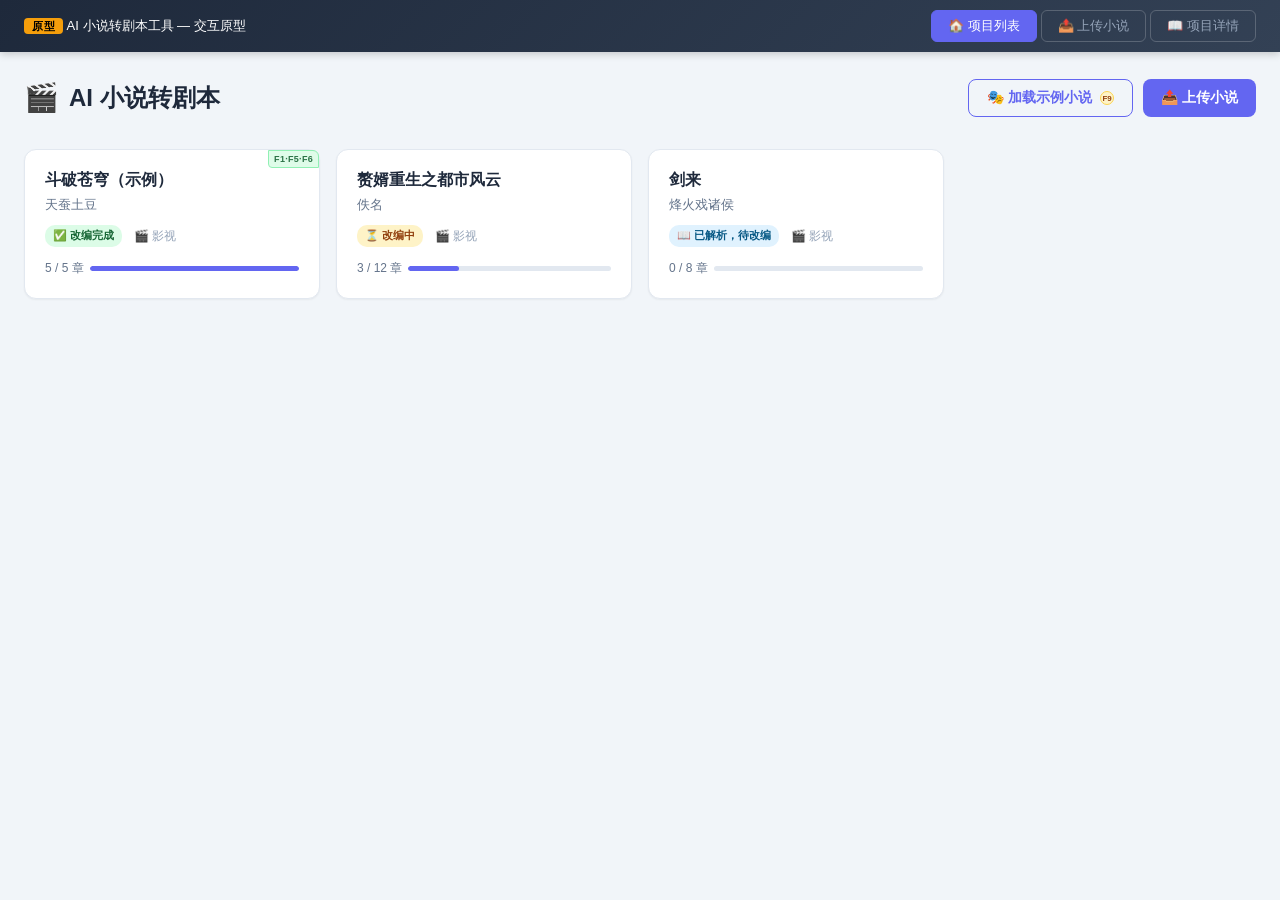
==== docs/prototypes/index.html @ 82b2b28d "原型设计" ====
<!DOCTYPE html>
<html lang="zh-CN">
<head>
<meta charset="UTF-8">
<meta name="viewport" content="width=device-width, initial-scale=1.0">
<title>AI 小说转剧本工具 — 原型设计</title>
<style>
/* ============================================================
   Design System
   ============================================================ */
:root {
  --color-bg:        #f1f5f9;
  --color-surface:   #ffffff;
  --color-border:    #e2e8f0;
  --color-text:      #1e293b;
  --color-text-dim:  #64748b;
  --color-text-muted:#94a3b8;
  --color-primary:   #6366f1;
  --color-primary-hover:#4f46e5;
  --color-primary-light:#eef2ff;
  --color-success:   #22c55e;
  --color-warning:   #f59e0b;
  --color-danger:    #ef4444;
  --color-film:      #6366f1;
  --color-comic:     #f59e0b;
  --color-stage:     #ec4899;
  --radius:          8px;
  --radius-lg:       12px;
  --shadow-sm:       0 1px 2px rgba(0,0,0,.05);
  --shadow:          0 1px 3px rgba(0,0,0,.1), 0 1px 2px rgba(0,0,0,.06);
  --shadow-md:       0 4px 6px rgba(0,0,0,.07), 0 2px 4px rgba(0,0,0,.06);
  --shadow-lg:       0 10px 15px rgba(0,0,0,.1), 0 4px 6px rgba(0,0,0,.05);
  --transition:      150ms ease;
}

* { margin: 0; padding: 0; box-sizing: border-box; }

body {
  font-family: -apple-system, BlinkMacSystemFont, "Segoe UI", Roboto, "Noto Sans SC", sans-serif;
  background: var(--color-bg);
  color: var(--color-text);
  line-height: 1.6;
  min-height: 100vh;
}

/* ============================================================
   Layout Shell
   ============================================================ */
.prototype-shell {
  max-width: 1280px;
  margin: 0 auto;
  padding: 24px;
}

/* ============================================================
   Prototype Controls
   ============================================================ */
.proto-banner {
  background: linear-gradient(135deg, #1e293b, #334155);
  color: #fff;
  padding: 10px 24px;
  display: flex;
  align-items: center;
  justify-content: space-between;
  font-size: 13px;
  position: sticky;
  top: 0;
  z-index: 1000;
  box-shadow: 0 2px 8px rgba(0,0,0,.2);
}
.proto-banner .label {
  background: var(--color-warning);
  color: #000;
  padding: 2px 8px;
  border-radius: 4px;
  font-weight: 700;
  font-size: 11px;
  letter-spacing: .5px;
}
.proto-nav { display: flex; gap: 4px; }
.proto-nav button {
  padding: 6px 16px;
  border: 1px solid rgba(255,255,255,.2);
  background: transparent;
  color: #94a3b8;
  border-radius: 6px;
  cursor: pointer;
  font-size: 13px;
  transition: var(--transition);
}
.proto-nav button:hover { color: #fff; border-color: rgba(255,255,255,.5); }
.proto-nav button.active { background: var(--color-primary); color: #fff; border-color: var(--color-primary); }

/* ============================================================
   Feature Tags (annotations)
   ============================================================ */
.feat-tag {
  position: absolute;
  top: 0;
  right: 0;
  font-size: 9px;
  font-weight: 700;
  padding: 1px 5px;
  border-radius: 0 6px 0 4px;
  white-space: nowrap;
  pointer-events: none;
  z-index: 5;
  letter-spacing: .3px;
  opacity: .9;
}
.feat-tag.done  { background: #dcfce7; color: #166534; border: 1px solid #86efac; }
.feat-tag.todo  { background: #fef3c7; color: #92400e; border: 1px solid #fcd34d; }
.feat-tag.opt   { background: #f1f5f9; color: #475569; border: 1px solid #cbd5e1; }

/* clickable annotation marker */
.feat-dot {
  display: inline-flex;
  width: 14px; height: 14px;
  border-radius: 50%;
  align-items: center; justify-content: center;
  font-size: 8px; font-weight: 900;
  cursor: help;
  position: relative;
  margin-left: 2px;
  vertical-align: super;
}
.feat-dot.done { background: #dcfce7; color: #166534; border: 1px solid #86efac; }
.feat-dot.todo { background: #fef3c7; color: #92400e; border: 1px solid #fcd34d; }

/* tooltip */
.feat-dot::after {
  content: attr(data-tip);
  position: absolute;
  bottom: calc(100% + 6px);
  left: 50%;
  transform: translateX(-50%);
  background: #1e293b;
  color: #fff;
  padding: 4px 8px;
  border-radius: 4px;
  font-size: 11px;
  font-weight: 400;
  white-space: nowrap;
  opacity: 0;
  pointer-events: none;
  transition: opacity .15s;
}
.feat-dot:hover::after { opacity: 1; }

/* ============================================================
   Page 1: 项目列表页
   ============================================================ */
.page-header {
  display: flex;
  align-items: center;
  justify-content: space-between;
  margin-bottom: 28px;
}
.page-header h1 {
  font-size: 24px;
  font-weight: 800;
  color: var(--color-text);
  display: flex;
  align-items: center;
  gap: 10px;
}
.page-header h1 .icon { font-size: 28px; }

.header-actions { display: flex; gap: 10px; }

.btn {
  padding: 9px 18px;
  border-radius: var(--radius);
  font-size: 14px;
  font-weight: 600;
  cursor: pointer;
  border: none;
  transition: var(--transition);
  display: inline-flex;
  align-items: center;
  gap: 6px;
}
.btn-primary { background: var(--color-primary); color: #fff; }
.btn-primary:hover { background: var(--color-primary-hover); }
.btn-secondary { background: var(--color-surface); color: var(--color-text); border: 1px solid var(--color-border); }
.btn-secondary:hover { background: #f8fafc; }
.btn-outline { background: transparent; color: var(--color-primary); border: 1px solid var(--color-primary); }
.btn-outline:hover { background: var(--color-primary-light); }
.btn-danger { background: #fef2f2; color: var(--color-danger); border: 1px solid #fecaca; }
.btn-danger:hover { background: #fee2e2; }

/* Project cards grid */
.project-grid {
  display: grid;
  grid-template-columns: repeat(auto-fill, minmax(280px, 1fr));
  gap: 16px;
}
.project-card {
  background: var(--color-surface);
  border: 1px solid var(--color-border);
  border-radius: var(--radius-lg);
  padding: 20px;
  cursor: pointer;
  transition: var(--transition);
  box-shadow: var(--shadow-sm);
  position: relative;
}
.project-card:hover {
  border-color: var(--color-primary);
  box-shadow: var(--shadow-md);
  transform: translateY(-1px);
}
.card-title {
  font-size: 16px;
  font-weight: 700;
  margin-bottom: 4px;
  color: var(--color-text);
  line-height: 1.3;
}
.card-author {
  font-size: 13px;
  color: var(--color-text-dim);
  margin-bottom: 10px;
}

.card-meta {
  display: flex;
  align-items: center;
  gap: 12px;
  font-size: 12px;
  color: var(--color-text-muted);
}
.card-status {
  padding: 2px 8px;
  border-radius: 10px;
  font-size: 11px;
  font-weight: 600;
}
.card-status.completed { background: #dcfce7; color: #166534; }
.card-status.adapting  { background: #fef3c7; color: #92400e; }
.card-status.parsed    { background: #e0f2fe; color: #075985; }
.card-status.failed    { background: #fee2e2; color: #991b1b; }

.card-progress {
  display: flex;
  align-items: center;
  gap: 6px;
  margin-top: 12px;
  font-size: 12px;
  color: var(--color-text-dim);
}
.progress-bar {
  flex: 1;
  height: 5px;
  background: var(--color-border);
  border-radius: 10px;
  overflow: hidden;
}
.progress-fill {
  height: 100%;
  background: var(--color-primary);
  border-radius: 10px;
  transition: width .3s;
}
.card-delete {
  position: absolute;
  top: 12px;
  right: 12px;
  width: 28px; height: 28px;
  border-radius: 6px;
  border: none;
  background: transparent;
  color: var(--color-text-muted);
  cursor: pointer;
  font-size: 16px;
  display: flex;
  align-items: center;
  justify-content: center;
  opacity: 0;
  transition: var(--transition);
}
.project-card:hover .card-delete { opacity: 1; }
.card-delete:hover { background: #fee2e2; color: var(--color-danger); }

/* Empty state */
.empty-state {
  text-align: center;
  padding: 64px 24px;
}
.empty-state .icon { font-size: 56px; margin-bottom: 16px; }
.empty-state h3 {
  font-size: 18px;
  font-weight: 700;
  color: var(--color-text);
  margin-bottom: 6px;
}
.empty-state p {
  font-size: 14px;
  color: var(--color-text-dim);
  margin-bottom: 20px;
  max-width: 360px;
  margin-left: auto; margin-right: auto;
}
.empty-actions { display: flex; gap: 10px; justify-content: center; flex-wrap: wrap; }

/* ============================================================
   Page 2: 上传页
   ============================================================ */
.upload-page {
  max-width: 560px;
  margin: 0 auto;
}
.drop-zone {
  border: 2px dashed var(--color-border);
  border-radius: var(--radius-lg);
  padding: 64px 24px;
  text-align: center;
  cursor: pointer;
  transition: var(--transition);
  background: var(--color-surface);
}
.drop-zone:hover, .drop-zone.drag-over {
  border-color: var(--color-primary);
  background: var(--color-primary-light);
}
.drop-zone .icon { font-size: 48px; margin-bottom: 12px; }
.drop-zone h3 { font-size: 16px; font-weight: 700; margin-bottom: 4px; color: var(--color-text); }
.drop-zone p  { font-size: 13px; color: var(--color-text-dim); }

.upload-hint {
  margin-top: 16px;
  padding: 14px 18px;
  background: var(--color-surface);
  border-radius: var(--radius);
  font-size: 13px;
  color: var(--color-text-dim);
  border: 1px solid var(--color-border);
}
.upload-hint strong { color: var(--color-text); }

/* upload progress */
.upload-progress {
  margin-top: 20px;
  background: var(--color-surface);
  border: 1px solid var(--color-border);
  border-radius: var(--radius-lg);
  padding: 20px;
  display: none;
}
.upload-progress.active { display: block; }
.upload-progress .filename { font-weight: 600; font-size: 14px; margin-bottom: 4px; }
.upload-progress .stage   { font-size: 13px; color: var(--color-text-dim); }
.progress-track { height: 6px; background: var(--color-border); border-radius: 10px; margin-top: 10px; overflow: hidden; }
.progress-indeterminate {
  height: 100%;
  width: 40%;
  background: var(--color-primary);
  border-radius: 10px;
  animation: indeterminate 1.4s ease-in-out infinite;
}
@keyframes indeterminate {
  0%   { transform: translateX(-100%); }
  100% { transform: translateX(350%); }
}
.back-link {
  display: inline-flex;
  align-items: center;
  gap: 6px;
  color: var(--color-text-dim);
  font-size: 14px;
  cursor: pointer;
  border: none;
  background: none;
  margin-bottom: 20px;
  padding: 4px 0;
}
.back-link:hover { color: var(--color-primary); }

/* ============================================================
   Page 3: 项目详情页
   ============================================================ */
.detail-topbar {
  background: var(--color-surface);
  border: 1px solid var(--color-border);
  border-radius: var(--radius-lg);
  padding: 14px 20px;
  margin-bottom: 20px;
  box-shadow: var(--shadow-sm);
  display: flex;
  align-items: center;
  gap: 14px;
  flex-wrap: wrap;
}
.detail-topbar .back-btn {
  padding: 6px 10px;
  border-radius: 6px;
  border: none;
  background: transparent;
  cursor: pointer;
  font-size: 18px;
  color: var(--color-text-dim);
  line-height: 1;
}
.detail-topbar .back-btn:hover { background: #f1f5f9; }
.detail-meta { flex: 1; min-width: 140px; }
.detail-meta h2 { font-size: 17px; font-weight: 700; line-height: 1.3; }
.detail-meta .sub { font-size: 12px; color: var(--color-text-dim); }

/* style switcher */
.style-switcher {
  display: flex;
  background: #f1f5f9;
  border-radius: 8px;
  padding: 3px;
  gap: 2px;
}
.style-switcher button {
  padding: 7px 14px;
  border: none;
  background: transparent;
  border-radius: 6px;
  font-size: 13px;
  font-weight: 600;
  cursor: pointer;
  transition: var(--transition);
  color: var(--color-text-dim);
  white-space: nowrap;
}
.style-switcher button:hover { color: var(--color-text); }
.style-switcher button.active { background: #fff; color: var(--color-text); box-shadow: var(--shadow-sm); }

/* export buttons */
.export-btns { display: flex; gap: 4px; }
.export-btns a {
  padding: 7px 12px;
  border-radius: 6px;
  font-size: 12px;
  font-weight: 600;
  text-decoration: none;
  background: #f8fafc;
  color: var(--color-text-dim);
  border: 1px solid var(--color-border);
  transition: var(--transition);
}
.export-btns a:hover { background: #f1f5f9; color: var(--color-text); }

/* Adapt all button */
.btn-adapt-all {
  padding: 8px 16px;
  border-radius: 8px;
  font-size: 13px;
  font-weight: 700;
  background: var(--color-primary);
  color: #fff;
  border: none;
  cursor: pointer;
  transition: var(--transition);
  white-space: nowrap;
}
.btn-adapt-all:hover { background: var(--color-primary-hover); }
.btn-adapt-all:disabled { background: #cbd5e1; cursor: not-allowed; }

/* Two column layout */
.two-col {
  display: flex;
  gap: 20px;
  align-items: flex-start;
}

/* Left column: chapter list */
.chapter-panel {
  width: 260px;
  flex-shrink: 0;
  background: var(--color-surface);
  border: 1px solid var(--color-border);
  border-radius: var(--radius-lg);
  overflow: hidden;
  box-shadow: var(--shadow-sm);
  max-height: calc(100vh - 200px);
  display: flex;
  flex-direction: column;
}
.chapter-panel-header {
  padding: 12px 16px;
  border-bottom: 1px solid var(--color-border);
  background: #f8fafc;
  font-size: 13px;
  font-weight: 700;
  color: var(--color-text-dim);
  display: flex;
  align-items: center;
  justify-content: space-between;
}
.chapter-panel-header .count {
  font-size: 11px;
  padding: 1px 7px;
  background: var(--color-border);
  border-radius: 10px;
  color: var(--color-text-dim);
}
.chapter-list { overflow-y: auto; flex: 1; }
.chapter-item {
  display: flex;
  align-items: center;
  gap: 10px;
  padding: 10px 16px;
  font-size: 13px;
  cursor: pointer;
  border: none;
  background: none;
  width: 100%;
  text-align: left;
  transition: var(--transition);
  border-left: 3px solid transparent;
  color: var(--color-text);
}
.chapter-item:hover { background: #f8fafc; }
.chapter-item.active { background: var(--color-primary-light); border-left-color: var(--color-primary); font-weight: 600; }
.chapter-item .ch-num { font-size: 11px; color: var(--color-text-muted); min-width: 36px; }
.chapter-item .ch-title { flex: 1; overflow: hidden; text-overflow: ellipsis; white-space: nowrap; }

.status-dot {
  width: 8px; height: 8px;
  border-radius: 50%;
  flex-shrink: 0;
}
.status-dot.completed { background: var(--color-success); }
.status-dot.adapting  { background: var(--color-warning); animation: pulse .8s ease-in-out infinite; }
.status-dot.failed    { background: var(--color-danger); }
.status-dot.pending   { background: #cbd5e1; }
@keyframes pulse {
  0%, 100% { opacity: 1; }
  50%      { opacity: .4; }
}
.warn-icon { font-size: 13px; flex-shrink: 0; display: none; }
.warn-icon.show { display: inline; }

/* Character panel */
.character-panel {
  margin-top: 12px;
  background: var(--color-surface);
  border: 1px solid var(--color-border);
  border-radius: var(--radius-lg);
  overflow: hidden;
  box-shadow: var(--shadow-sm);
}
.character-panel-header {
  padding: 10px 16px;
  border-bottom: 1px solid var(--color-border);
  background: #f8fafc;
  font-size: 12px;
  font-weight: 700;
  color: var(--color-text-dim);
  display: flex;
  align-items: center;
  justify-content: space-between;
}
.character-list { max-height: 180px; overflow-y: auto; }
.character-row {
  padding: 8px 16px;
  font-size: 12px;
  border-bottom: 1px solid #f8fafc;
  display: flex;
  align-items: center;
  gap: 8px;
}
.character-row .ch-avatar {
  width: 28px; height: 28px;
  border-radius: 50%;
  background: var(--color-primary-light);
  color: var(--color-primary);
  display: flex;
  align-items: center;
  justify-content: center;
  font-size: 13px;
  font-weight: 700;
  flex-shrink: 0;
}
.character-row .ch-info { flex: 1; }
.character-row .ch-name { font-weight: 600; }
.character-row .ch-role { font-size: 11px; color: var(--color-text-muted); }
.character-row .ch-traits { font-size: 10px; color: var(--color-text-muted); margin-top: 1px; }

/* Right column: script viewer */
.script-panel {
  flex: 1;
  min-width: 0;
  background: var(--color-surface);
  border: 1px solid var(--color-border);
  border-radius: var(--radius-lg);
  box-shadow: var(--shadow-sm);
  overflow: hidden;
}
.script-panel-header {
  padding: 12px 20px;
  border-bottom: 1px solid var(--color-border);
  background: #f8fafc;
  display: flex;
  align-items: center;
  justify-content: space-between;
}
.script-panel-header h3 { font-size: 14px; font-weight: 700; }

.adapt-status {
  font-size: 12px;
  font-weight: 600;
  padding: 4px 10px;
  border-radius: 10px;
}
.adapt-status.done   { background: #dcfce7; color: #166534; }
.adapt-status.active { background: #fef3c7; color: #92400e; animation: pulse 1s ease-in-out infinite; }
.adapt-status.failed { background: #fee2e2; color: #991b1b; }

.btn-adapt-one {
  padding: 6px 14px;
  border-radius: 6px;
  font-size: 12px;
  font-weight: 600;
  background: var(--color-primary-light);
  color: var(--color-primary);
  border: 1px solid #c7d2fe;
  cursor: pointer;
  transition: var(--transition);
}
.btn-adapt-one:hover { background: #e0e7ff; }
.btn-adapt-one:disabled { opacity: .5; cursor: not-allowed; }

.script-content {
  padding: 24px;
  max-height: calc(100vh - 280px);
  overflow-y: auto;
  font-family: "Noto Serif SC", "Source Han Serif SC", Georgia, serif;
  font-size: 15px;
  line-height: 1.9;
  color: #334155;
}
.script-content:empty::after {
  content: '点击「改编本章」开始 AI 改编';
  display: flex;
  align-items: center;
  justify-content: center;
  height: 200px;
  color: var(--color-text-muted);
  font-family: -apple-system, BlinkMacSystemFont, "Segoe UI", Roboto, sans-serif;
  font-size: 14px;
}

/* Script syntax highlighting */
.scene-title {
  display: block;
  font-size: 17px;
  font-weight: 800;
  color: #4338ca;
  margin: 28px 0 6px;
  padding-bottom: 6px;
  border-bottom: 2px solid #e0e7ff;
}
.scene-meta {
  display: block;
  font-size: 12px;
  color: #94a3b8;
  margin-bottom: 10px;
}
.stage-direction {
  color: #6366f1;
  font-style: italic;
  margin: 8px 0;
  padding-left: 8px;
  border-left: 3px solid #e0e7ff;
}
.dialogue {
  margin: 4px 0 4px 16px;
}
.dialogue .speaker { font-weight: 700; color: #1e293b; }
.dialogue .line { color: #334155; }
.scene-break {
  display: block;
  text-align: center;
  color: var(--color-text-muted);
  margin: 24px 0;
  font-size: 18px;
  letter-spacing: 6px;
}

/* Progress overlay during adaptation */
.adapt-progress-overlay {
  display: none;
  flex-direction: column;
  align-items: center;
  justify-content: center;
  padding: 64px 24px;
}
.adapt-progress-overlay.active { display: flex; }
.spinner {
  width: 36px; height: 36px;
  border: 3px solid #e0e7ff;
  border-top-color: var(--color-primary);
  border-radius: 50%;
  animation: spin .8s linear infinite;
  margin-bottom: 16px;
}
@keyframes spin { to { transform: rotate(360deg); } }
.adapt-stage-text { font-size: 14px; font-weight: 600; color: var(--color-text); margin-bottom: 4px; }
.adapt-elapsed   { font-size: 12px; color: var(--color-text-dim); }

/* Delete modal */
.modal-overlay {
  display: none;
  position: fixed; inset: 0;
  background: rgba(0,0,0,.4);
  z-index: 2000;
  align-items: center; justify-content: center;
}
.modal-overlay.show { display: flex; }
.modal-box {
  background: #fff;
  border-radius: var(--radius-lg);
  padding: 24px;
  max-width: 380px;
  width: 90%;
  box-shadow: var(--shadow-lg);
}
.modal-box h3 { font-size: 16px; margin-bottom: 8px; }
.modal-box p  { font-size: 13px; color: var(--color-text-dim); margin-bottom: 16px; }
.modal-actions { display: flex; gap: 10px; justify-content: flex-end; }

/* Toast */
.toast {
  position: fixed;
  bottom: 24px;
  left: 50%;
  transform: translateX(-50%);
  background: #1e293b;
  color: #fff;
  padding: 10px 20px;
  border-radius: 8px;
  font-size: 13px;
  font-weight: 600;
  z-index: 3000;
  opacity: 0;
  pointer-events: none;
  transition: opacity .3s;
}
.toast.show { opacity: 1; }
</style>
</head>
<body>

<!-- Prototype navigation banner -->
<div class="proto-banner">
  <div>
    <span class="label">原型</span>
    AI 小说转剧本工具 — 交互原型
  </div>
  <div class="proto-nav" id="proto-nav">
    <button onclick="navigateTo('projects')" class="active" data-page="projects">🏠 项目列表</button>
    <button onclick="navigateTo('upload')" data-page="upload">📤 上传小说</button>
    <button onclick="navigateTo('detail')" data-page="detail">📖 项目详情</button>
  </div>
</div>

<div class="prototype-shell">

  <!-- ============================================================
       PAGE 1: 项目列表页
       ============================================================ -->
  <div id="page-projects" class="page" style="position:relative">

    <div class="page-header">
      <h1><span class="icon">🎬</span>AI 小说转剧本</h1>
      <div class="header-actions" style="position:relative">
        <button class="btn btn-outline" onclick="loadDemo()">
          🎭 加载示例小说 <span class="feat-dot todo" data-tip="F9 · 待实现 · 降低Demo摩擦">F9</span>
        </button>
        <button class="btn btn-primary" onclick="navigateTo('upload')">
          📤 上传小说
        </button>
      </div>
    </div>

    <!-- Projects with data (default view) -->
    <div id="has-projects">
      <div class="project-grid">
        <!-- Project card 1: Completed -->
        <div class="project-card" onclick="navigateTo('detail')" style="position:relative">
          <span class="feat-tag done">F1·F5·F6</span>
          <button class="card-delete" onclick="event.stopPropagation(); confirmDelete(event)" title="删除项目">✕</button>
          <div class="card-title">斗破苍穹（示例）</div>
          <div class="card-author">天蚕土豆</div>
          <div class="card-meta">
            <span class="card-status completed">✅ 改编完成</span>
            <span>🎬 影视</span>
          </div>
          <div class="card-progress">
            <span>5 / 5 章</span>
            <div class="progress-bar"><div class="progress-fill" style="width:100%"></div></div>
          </div>
        </div>

        <!-- Project card 2: Adapting -->
        <div class="project-card" onclick="navigateTo('detail')" style="position:relative">
          <button class="card-delete" onclick="event.stopPropagation(); confirmDelete(event)" title="删除项目">✕</button>
          <div class="card-title">赘婿重生之都市风云</div>
          <div class="card-author">佚名</div>
          <div class="card-meta">
            <span class="card-status adapting">⏳ 改编中</span>
            <span>🎬 影视</span>
          </div>
          <div class="card-progress">
            <span>3 / 12 章</span>
            <div class="progress-bar"><div class="progress-fill" style="width:25%"></div></div>
          </div>
        </div>

        <!-- Project card 3: Parsed (not yet adapted) -->
        <div class="project-card" onclick="navigateTo('detail')" style="position:relative">
          <button class="card-delete" onclick="event.stopPropagation(); confirmDelete(event)" title="删除项目">✕</button>
          <div class="card-title">剑来</div>
          <div class="card-author">烽火戏诸侯</div>
          <div class="card-meta">
            <span class="card-status parsed">📖 已解析，待改编</span>
            <span>🎬 影视</span>
          </div>
          <div class="card-progress">
            <span>0 / 8 章</span>
            <div class="progress-bar"><div class="progress-fill" style="width:0%"></div></div>
          </div>
        </div>
      </div>
    </div>

    <!-- Empty state (hidden by default) -->
    <div id="empty-projects" class="empty-state" style="display:none">
      <div class="icon">📚</div>
      <h3>还没有项目</h3>
      <p>上传你的小说，或加载示例小说，开始 AI 改编之旅</p>
      <div class="empty-actions">
        <button class="btn btn-primary" onclick="navigateTo('upload')">📤 上传小说</button>
        <button class="btn btn-outline" onclick="loadDemo()">🎭 加载示例小说 <span class="feat-dot todo" data-tip="F9 · 待实现">F9</span></button>
      </div>
    </div>
  </div>


  <!-- ============================================================
       PAGE 2: 上传页
       ============================================================ -->
  <div id="page-upload" class="page" style="display:none">

    <button class="back-link" onclick="navigateTo('projects')">← 返回项目列表</button>

    <div class="upload-page" style="position:relative">
      <span class="feat-tag done" style="top:-16px;right:-16px">F1</span>

      <div class="drop-zone" id="drop-zone"
           ondragover="event.preventDefault(); document.getElementById('drop-zone').classList.add('drag-over')"
           ondragleave="document.getElementById('drop-zone').classList.remove('drag-over')"
           ondrop="event.preventDefault(); document.getElementById('drop-zone').classList.remove('drag-over'); simulateUpload()"
           onclick="simulateUpload()">
        <div class="icon">📁</div>
        <h3>拖拽小说文件到此处，或点击选择</h3>
        <p>支持 .txt / .epub 格式，最大 50MB</p>
      </div>

      <div class="upload-hint">
        <strong>💡 支持格式：</strong> UTF-8 / GBK 编码的中文小说 &nbsp;|&nbsp;
        <strong>章节识别：</strong> 自动匹配「第X章」「Chapter X」「序章/楔子/尾声」
      </div>

      <div class="upload-progress" id="upload-progress">
        <div class="filename">example-novel.txt</div>
        <div class="stage">正在解析章节结构…</div>
        <div class="progress-track">
          <div class="progress-indeterminate"></div>
        </div>
      </div>
    </div>
  </div>


  <!-- ============================================================
       PAGE 3: 项目详情页
       ============================================================ -->
  <div id="page-detail" class="page" style="display:none">

    <!-- Top bar -->
    <div class="detail-topbar" style="position:relative">
      <button class="back-btn" onclick="navigateTo('projects')">←</button>
      <div class="detail-meta">
        <h2>斗破苍穹（示例）</h2>
        <div class="sub">天蚕土豆 · 5 章 · <span style="color:#166534;font-weight:600">✅ 改编完成</span></div>
      </div>

      <!-- Style switcher (F8) -->
      <div class="style-switcher" style="position:relative">
        <span class="feat-tag todo">F8</span>
        <button class="active" data-style="film"  onclick="switchStyle('film', this)">🎬 影视剧本</button>
        <button data-style="comic" onclick="switchStyle('comic', this)">📖 漫画分镜</button>
        <button data-style="stage" onclick="switchStyle('stage', this)">🎭 舞台剧本</button>
      </div>

      <!-- Export buttons (F6) -->
      <div class="export-btns" style="position:relative">
        <span class="feat-tag done">F6</span>
        <a href="#" onclick="event.preventDefault(); toast('导出 Markdown')">.md</a>
        <a href="#" onclick="event.preventDefault(); toast('导出 TXT')">.txt</a>
        <a href="#" onclick="event.preventDefault(); toast('导出 DOCX')">.docx</a>
      </div>

      <!-- Adapt all (F5) -->
      <button class="btn-adapt-all" onclick="adaptAll()" style="position:relative">
        ⚡ 一键改编全部 <span class="feat-dot done" data-tip="F5 · 已实现">F5</span>
      </button>
      <span class="feat-tag done" style="top:-8px;right:80px">F2 引擎</span>
    </div>

    <!-- Two column -->
    <div class="two-col">

      <!-- LEFT: Chapters + Characters -->
      <div style="width:260px;flex-shrink:0">
        <div class="chapter-panel">
          <div class="chapter-panel-header">
            章节列表 <span class="count">5 章</span>
          </div>
          <div class="chapter-list" id="chapter-list">
            <button class="chapter-item active" onclick="selectChapter(this, 1)">
              <span class="status-dot completed"></span>
              <span class="ch-num">第1章</span>
              <span class="ch-title">陨落的天才</span>
              <span class="warn-icon">⚠️</span>
            </button>
            <button class="chapter-item" onclick="selectChapter(this, 2)">
              <span class="status-dot completed"></span>
              <span class="ch-num">第2章</span>
              <span class="ch-title">斗气大陆</span>
            </button>
            <button class="chapter-item" onclick="selectChapter(this, 3)">
              <span class="status-dot completed"></span>
              <span class="ch-num">第3章</span>
              <span class="ch-title">客人</span>
              <span class="warn-icon show" style="position:relative">⚠️<span class="feat-dot opt" data-tip="F11 · 可选 · 质量检查警告">F11</span></span>
            </button>
            <button class="chapter-item" onclick="selectChapter(this, 4)">
              <span class="status-dot completed"></span>
              <span class="ch-num">第4章</span>
              <span class="ch-title">云岚宗</span>
            </button>
            <button class="chapter-item" onclick="selectChapter(this, 5)">
              <span class="status-dot completed"></span>
              <span class="ch-num">第5章</span>
              <span class="ch-title">离去</span>
            </button>
          </div>
        </div>

        <!-- Character panel (F3) -->
        <div class="character-panel" style="position:relative">
          <span class="feat-tag todo">F3</span>
          <div class="character-panel-header">
            🎭 角色档案 <span style="font-size:10px;color:var(--color-text-muted)">AI 自动提取</span>
          </div>
          <div class="character-list">
            <div class="character-row">
              <div class="ch-avatar">萧</div>
              <div class="ch-info">
                <div class="ch-name">萧炎 <span style="font-size:10px;color:var(--color-text-muted)">aka 炎帝、萧家小子</span></div>
                <div class="ch-role">🎯 主角</div>
                <div class="ch-traits">坚毅 · 隐忍 · 天赋异禀</div>
              </div>
            </div>
            <div class="character-row">
              <div class="ch-avatar" style="background:#fce7f3;color:#be185d;">薰</div>
              <div class="ch-info">
                <div class="ch-name">萧薰儿</div>
                <div class="ch-role">💕 女主角</div>
                <div class="ch-traits">温柔 · 神秘 · 实力强大</div>
              </div>
            </div>
            <div class="character-row">
              <div class="ch-avatar" style="background:#fef3c7;color:#b45309;">药</div>
              <div class="ch-info">
                <div class="ch-name">药老</div>
                <div class="ch-role">🧙 导师</div>
                <div class="ch-traits">睿智 · 幽默 · 灵魂体</div>
              </div>
            </div>
            <div class="character-row">
              <div class="ch-avatar" style="background:#e0e7ff;color:#3730a3;">云</div>
              <div class="ch-info">
                <div class="ch-name">纳兰嫣然</div>
                <div class="ch-role">⚔️ 配角</div>
                <div class="ch-traits">骄傲 · 悔恨 · 天之骄女</div>
              </div>
            </div>
          </div>
        </div>
      </div>

      <!-- RIGHT: Script Viewer -->
      <div class="script-panel" id="script-panel" style="position:relative">
        <span class="feat-tag done" style="top:-8px;right:-6px">F7 阅读器</span>
        <div class="script-panel-header">
          <h3>第1章 · 陨落的天才</h3>
          <div style="display:flex;align-items:center;gap:10px">
            <!-- F10 progress -->
            <span class="adapt-status done" id="adapt-status-badge">✅ 已改编</span>
            <span id="adapt-timer" style="font-size:11px;color:var(--color-text-muted);display:none"></span>
            <button class="btn-adapt-one" id="btn-adapt-one" onclick="adaptChapter()">
              改编本章
            </button>
          </div>
        </div>

        <!-- Script content area -->
        <div class="script-content" id="script-content">
<span class="scene-title">第 1 场</span>
<span class="scene-meta">时间：清晨 | 地点：萧家后山训练场 | 人物：萧炎、萧薰儿</span>
<span class="stage-direction">【晨雾未散，后山训练场笼罩在朦胧的雾气中。萧炎一身汗水地盘坐在巨石上，双目紧闭，胸前起伏剧烈】</span>
<p class="dialogue"><span class="speaker">萧炎：</span><span class="line">三年了……还是没有突破斗者。</span></p>
<span class="stage-direction">【他睁开眼睛，目光中闪过一抹不甘。手中戒指微微发亮，但很快又黯淡下去】</span>
<p class="dialogue"><span class="speaker">萧薰儿：</span><span class="line">（从林间走来，声音轻柔）萧炎哥哥，还在修炼？</span></p>
<p class="dialogue"><span class="speaker">萧炎：</span><span class="line">（苦笑）不修炼能做什么？整个萧家都把我当笑话。</span></p>
<span class="stage-direction">【萧薰儿走到他身边，低头看着手中一枚古朴的戒指，目光深邃】</span>
<p class="dialogue"><span class="speaker">萧薰儿：</span><span class="line">萧炎哥哥，我相信你的天赋没有消失。只是……时机未到。</span></p>
<span class="scene-break">— — —</span>

<span class="scene-title">第 2 场</span>
<span class="scene-meta">时间：同日上午 | 地点：萧家议事厅 | 人物：萧炎、萧战、三位长老</span>
<span class="stage-direction">【议事厅内，气氛凝重。萧战坐在主位，三位长老分坐两侧，萧炎被传唤至厅中】</span>
<p class="dialogue"><span class="speaker">大长老：</span><span class="line">（沉声）族长，三年之期已到。纳兰家来信了。</span></p>
<p class="dialogue"><span class="speaker">萧战：</span><span class="line">（面色一沉）……念。</span></p>
<p class="dialogue"><span class="speaker">大长老：</span><span class="line">（展开信纸）纳兰嫣然小姐将于七日后来访……解除与萧炎的婚约。</span></p>
<span class="stage-direction">【萧炎猛地抬头，双拳紧握，指甲嵌入掌心。戒指上的光芒一闪而逝】</span>
<p class="dialogue"><span class="speaker">萧炎：</span><span class="line">（低声但坚定）让她来。</span></p>
        </div>

        <!-- Adapting progress overlay (F10) -->
        <div class="adapt-progress-overlay" id="adapt-overlay">
          <span class="feat-tag todo" style="top:16px;right:16px">F10 进度</span>
          <div class="spinner"></div>
          <div class="adapt-stage-text" id="adapt-stage">正在分析章节结构…</div>
          <div class="adapt-elapsed" id="adapt-elapsed">已用时间：0:12</div>
        </div>
      </div>

    </div>
  </div>

</div>

<!-- Delete modal -->
<div class="modal-overlay" id="delete-modal">
  <div class="modal-box">
    <h3>🗑️ 确认删除</h3>
    <p>删除后将无法恢复，包括所有改编剧本和角色数据。</p>
    <div class="modal-actions">
      <button class="btn btn-secondary" onclick="closeDeleteModal()">取消</button>
      <button class="btn btn-danger" onclick="doDelete()">确认删除</button>
    </div>
  </div>
</div>

<!-- Toast -->
<div class="toast" id="toast"></div>


<!-- ============================================================
     Script
     ============================================================ -->
<script>
// ── Page Navigation ──────────────────────────────────────────
function navigateTo(page) {
  document.querySelectorAll('.page').forEach(p => p.style.display = 'none');
  const target = document.getElementById('page-' + page);
  if (target) target.style.display = 'block';

  // Update nav
  document.querySelectorAll('#proto-nav button').forEach(b => {
    b.classList.toggle('active', b.dataset.page === page);
  });

  window.scrollTo(0, 0);
}

// ── F9: Load Demo ────────────────────────────────────────────
function loadDemo() {
  toast('🎭 正在从 backend/data/samples/ 加载示例小说…');
  setTimeout(() => {
    toast('✅ 示例小说加载完成！正在跳转到项目详情…');
    setTimeout(() => navigateTo('detail'), 800);
  }, 1200);
}

// ── Upload simulation ────────────────────────────────────────
function simulateUpload() {
  const prog = document.getElementById('upload-progress');
  prog.classList.add('active');
  const stages = [
    '正在保存文件…',
    '正在解析编码 (UTF-8/GBK)…',
    '正在识别章节边界…',
    '正在提取标题与作者信息…',
    '✅ 解析完成！正在跳转…'
  ];
  let i = 0;
  const iv = setInterval(() => {
    if (i >= stages.length) {
      clearInterval(iv);
      prog.classList.remove('active');
      navigateTo('detail');
      return;
    }
    prog.querySelector('.stage').textContent = stages[i];
    i++;
  }, 900);
}

// ── F8: Style switch ─────────────────────────────────────────
function switchStyle(style, btn) {
  btn.parentElement.querySelectorAll('button').forEach(b => b.classList.remove('active'));
  btn.classList.add('active');
  const labels = {film:'影视剧本', comic:'漫画分镜', stage:'舞台剧本'};
  toast(`🎨 风格已切换为「${labels[style]}」，重新改编时将使用新风格`);
}

// ── Chapter selection ────────────────────────────────────────
function selectChapter(btn, num) {
  document.querySelectorAll('#chapter-list .chapter-item').forEach(b => b.classList.remove('active'));
  btn.classList.add('active');
  // In real app would reload script content for the selected chapter
}

// ── F5: Adapt all ────────────────────────────────────────────
function adaptAll() {
  const btn = document.querySelector('.btn-adapt-all');
  btn.disabled = true;
  btn.textContent = '⏳ 改编中...';
  toast('⚡ 正在依次改编所有待处理章节…');

  // Simulate: update chapter status dots
  setTimeout(() => {
    btn.textContent = '⚡ 一键改编全部';
    btn.disabled = false;
    toast('✅ 全部章节改编完成！');
  }, 2500);
}

// ── Adapt single chapter ─────────────────────────────────────
function adaptChapter() {
  const overlay = document.getElementById('adapt-overlay');
  const badge = document.getElementById('adapt-status-badge');
  const btn = document.getElementById('btn-adapt-one');
  const content = document.getElementById('script-content');
  const timer = document.getElementById('adapt-timer');

  // Show progress
  overlay.classList.add('active');
  content.style.display = 'none';
  badge.textContent = '⏳ 改编中…';
  badge.className = 'adapt-status active';
  btn.disabled = true;
  timer.style.display = 'inline';

  // Simulate progress stages (F10)
  const stages = [
    { text: '正在分析章节结构…', time: '0:02' },
    { text: '正在提取出场人物…', time: '0:05' },
    { text: '正在生成剧本…', time: '0:12' },
    { text: '🔧 正在生成章节摘要…', time: '0:16' },
    { text: '🔧 质量检查中…', time: '0:19' },
    { text: '✅ 改编完成！', time: '0:22' },
  ];
  let i = 0;
  const iv = setInterval(() => {
    if (i >= stages.length) {
      clearInterval(iv);
      overlay.classList.remove('active');
      content.style.display = '';
      badge.textContent = '✅ 已改编';
      badge.className = 'adapt-status done';
      btn.disabled = false;
      timer.style.display = 'none';
      return;
    }
    document.getElementById('adapt-stage').textContent = stages[i].text;
    document.getElementById('adapt-elapsed').textContent = '已用时间：' + stages[i].time;
    i++;
  }, 700);
}

// ── Delete flow ──────────────────────────────────────────────
function confirmDelete(e) {
  document.getElementById('delete-modal').classList.add('show');
}
function closeDeleteModal() {
  document.getElementById('delete-modal').classList.remove('show');
}
function doDelete() {
  closeDeleteModal();
  toast('🗑️ 项目已删除');
}

// ── Toast ────────────────────────────────────────────────────
let toastTimer;
function toast(msg) {
  const el = document.getElementById('toast');
  el.textContent = msg;
  el.classList.add('show');
  clearTimeout(toastTimer);
  toastTimer = setTimeout(() => el.classList.remove('show'), 2000);
}

// ── Init: show first page ────────────────────────────────────
navigateTo('projects');
</script>

</body>
</html>
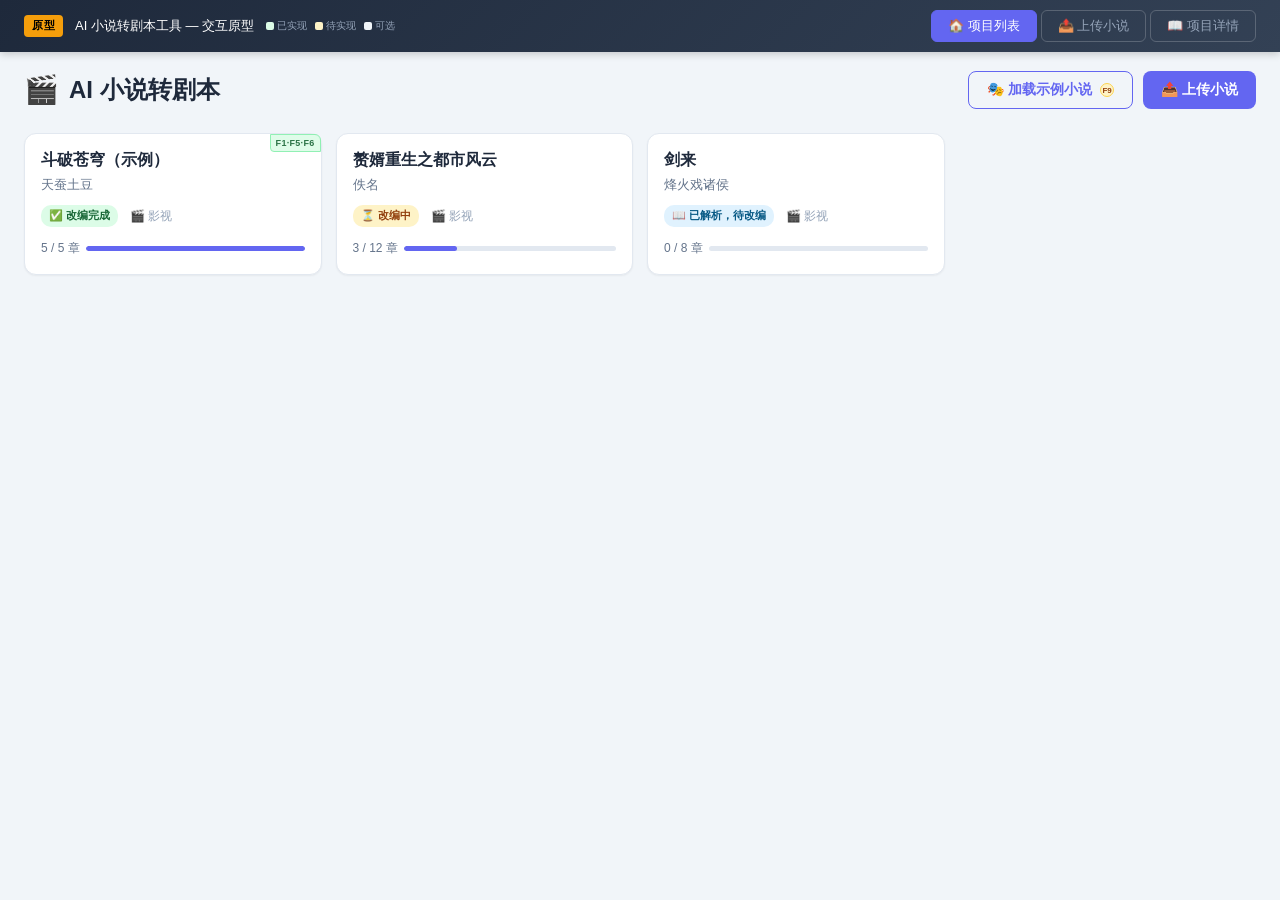
==== commit b4b6b24c: "原型交互设计及完善，完善了交互规则和页面布局" ====
--- a/docs/prototypes/index.html
+++ b/docs/prototypes/index.html
@@ -49,7 +49,7 @@
 .prototype-shell {
   max-width: 1280px;
   margin: 0 auto;
-  padding: 24px;
+  padding: 16px 24px;
 }
 
 /* ============================================================
@@ -127,25 +127,23 @@
 .feat-dot.done { background: #dcfce7; color: #166534; border: 1px solid #86efac; }
 .feat-dot.todo { background: #fef3c7; color: #92400e; border: 1px solid #fcd34d; }
 
-/* tooltip */
-.feat-dot::after {
-  content: attr(data-tip);
-  position: absolute;
-  bottom: calc(100% + 6px);
-  left: 50%;
-  transform: translateX(-50%);
+/* tooltip — rendered via JS with position:fixed to avoid overflow clipping */
+#feat-tooltip {
+  position: fixed;
   background: #1e293b;
   color: #fff;
-  padding: 4px 8px;
-  border-radius: 4px;
+  padding: 5px 10px;
+  border-radius: 5px;
   font-size: 11px;
   font-weight: 400;
   white-space: nowrap;
+  pointer-events: none;
+  z-index: 9999;
   opacity: 0;
-  pointer-events: none;
-  transition: opacity .15s;
-}
-.feat-dot:hover::after { opacity: 1; }
+  transition: opacity .12s;
+  box-shadow: 0 2px 8px rgba(0,0,0,.25);
+}
+#feat-tooltip.show { opacity: 1; }
 
 /* ============================================================
    Page 1: 项目列表页
@@ -154,7 +152,7 @@
   display: flex;
   align-items: center;
   justify-content: space-between;
-  margin-bottom: 28px;
+  margin-bottom: 20px;
 }
 .page-header h1 {
   font-size: 24px;
@@ -192,14 +190,14 @@
 /* Project cards grid */
 .project-grid {
   display: grid;
-  grid-template-columns: repeat(auto-fill, minmax(280px, 1fr));
-  gap: 16px;
+  grid-template-columns: repeat(auto-fill, minmax(260px, 1fr));
+  gap: 14px;
 }
 .project-card {
   background: var(--color-surface);
   border: 1px solid var(--color-border);
   border-radius: var(--radius-lg);
-  padding: 20px;
+  padding: 16px;
   cursor: pointer;
   transition: var(--transition);
   box-shadow: var(--shadow-sm);
@@ -285,7 +283,7 @@
 /* Empty state */
 .empty-state {
   text-align: center;
-  padding: 64px 24px;
+  padding: 48px 24px;
 }
 .empty-state .icon { font-size: 56px; margin-bottom: 16px; }
 .empty-state h3 {
@@ -307,13 +305,13 @@
    Page 2: 上传页
    ============================================================ */
 .upload-page {
-  max-width: 560px;
+  max-width: 720px;
   margin: 0 auto;
 }
 .drop-zone {
   border: 2px dashed var(--color-border);
   border-radius: var(--radius-lg);
-  padding: 64px 24px;
+  padding: 48px 24px;
   text-align: center;
   cursor: pointer;
   transition: var(--transition);
@@ -337,6 +335,24 @@
   border: 1px solid var(--color-border);
 }
 .upload-hint strong { color: var(--color-text); }
+
+.upload-info-row {
+  display: flex;
+  gap: 14px;
+  margin-top: 20px;
+}
+.upload-info-card {
+  flex: 1;
+  background: var(--color-surface);
+  border: 1px solid var(--color-border);
+  border-radius: var(--radius);
+  padding: 18px 16px;
+  text-align: center;
+  box-shadow: var(--shadow-sm);
+}
+.upload-info-card .info-icon { font-size: 28px; margin-bottom: 6px; }
+.upload-info-card .info-title { font-size: 14px; font-weight: 700; color: var(--color-text); margin-bottom: 4px; }
+.upload-info-card .info-desc { font-size: 12px; color: var(--color-text-dim); line-height: 1.6; }
 
 /* upload progress */
 .upload-progress {
@@ -383,12 +399,12 @@
   background: var(--color-surface);
   border: 1px solid var(--color-border);
   border-radius: var(--radius-lg);
-  padding: 14px 20px;
-  margin-bottom: 20px;
+  padding: 10px 16px;
+  margin-bottom: 14px;
   box-shadow: var(--shadow-sm);
   display: flex;
   align-items: center;
-  gap: 14px;
+  gap: 12px;
   flex-wrap: wrap;
 }
 .detail-topbar .back-btn {
@@ -463,20 +479,20 @@
 /* Two column layout */
 .two-col {
   display: flex;
-  gap: 20px;
+  gap: 16px;
   align-items: flex-start;
 }
 
 /* Left column: chapter list */
 .chapter-panel {
-  width: 260px;
+  width: 300px;
   flex-shrink: 0;
   background: var(--color-surface);
   border: 1px solid var(--color-border);
   border-radius: var(--radius-lg);
   overflow: hidden;
   box-shadow: var(--shadow-sm);
-  max-height: calc(100vh - 200px);
+  max-height: calc(100vh - 180px);
   display: flex;
   flex-direction: column;
 }
@@ -502,8 +518,8 @@
 .chapter-item {
   display: flex;
   align-items: center;
-  gap: 10px;
-  padding: 10px 16px;
+  gap: 8px;
+  padding: 8px 16px;
   font-size: 13px;
   cursor: pointer;
   border: none;
@@ -532,12 +548,83 @@
   0%, 100% { opacity: 1; }
   50%      { opacity: .4; }
 }
-.warn-icon { font-size: 13px; flex-shrink: 0; display: none; }
+.warn-icon { font-size: 13px; flex-shrink: 0; display: none; cursor: default; position: relative; }
 .warn-icon.show { display: inline; }
+
+/* F11 warning popover — always visible beside the ⚠️ icon */
+.warn-popover {
+  display: block;
+  position: absolute;
+  left: calc(100% + 10px);
+  top: 50%;
+  transform: translateY(-50%);
+  background: #fff;
+  border: 1px solid #fcd34d;
+  border-radius: 8px;
+  padding: 10px 14px;
+  min-width: 250px;
+  max-width: 300px;
+  box-shadow: 0 4px 16px rgba(0,0,0,.15);
+  z-index: 100;
+  font-size: 12px;
+  font-weight: 400;
+  line-height: 1.6;
+  color: #92400e;
+}
+.warn-popover .warn-pop-title {
+  font-weight: 700;
+  font-size: 13px;
+  margin-bottom: 6px;
+  color: #92400e;
+  display: flex;
+  align-items: center;
+  gap: 6px;
+}
+.warn-popover .warn-pop-item {
+  padding: 2px 0 2px 14px;
+  position: relative;
+  font-size: 12px;
+  color: #a16207;
+}
+.warn-popover .warn-pop-item::before {
+  content: "•";
+  position: absolute;
+  left: 2px;
+  color: #f59e0b;
+  font-weight: 700;
+}
+.warn-pop-f11 {
+  font-size: 9px;
+  font-weight: 700;
+  background: #f1f5f9;
+  color: #475569;
+  border: 1px solid #cbd5e1;
+  padding: 1px 4px;
+  border-radius: 3px;
+  margin-left: 4px;
+  white-space: nowrap;
+}
+
+/* Warning banner in script viewer */
+.warning-banner {
+  display: none;
+  margin: 16px 24px 0 24px;
+  padding: 12px 16px;
+  background: #fffbeb;
+  border: 1px solid #fcd34d;
+  border-radius: 8px;
+  font-size: 13px;
+  color: #92400e;
+  line-height: 1.6;
+}
+.warning-banner.show { display: block; }
+.warning-banner .warn-title { font-weight: 700; margin-bottom: 4px; }
+.warning-banner .warn-item { padding: 2px 0 2px 16px; position: relative; }
+.warning-banner .warn-item::before { content: "•"; position: absolute; left: 4px; color: #f59e0b; }
 
 /* Character panel */
 .character-panel {
-  margin-top: 12px;
+  margin-top: 10px;
   background: var(--color-surface);
   border: 1px solid var(--color-border);
   border-radius: var(--radius-lg);
@@ -555,7 +642,7 @@
   align-items: center;
   justify-content: space-between;
 }
-.character-list { max-height: 180px; overflow-y: auto; }
+.character-list { max-height: 360px; overflow-y: auto; }
 .character-row {
   padding: 8px 16px;
   font-size: 12px;
@@ -627,7 +714,7 @@
 
 .script-content {
   padding: 24px;
-  max-height: calc(100vh - 280px);
+  max-height: calc(100vh - 240px);
   overflow-y: auto;
   font-family: "Noto Serif SC", "Source Han Serif SC", Georgia, serif;
   font-size: 15px;
@@ -748,9 +835,14 @@
 
 <!-- Prototype navigation banner -->
 <div class="proto-banner">
-  <div>
+  <div style="display:flex;align-items:center;gap:12px">
     <span class="label">原型</span>
     AI 小说转剧本工具 — 交互原型
+    <span style="font-size:10px;color:#94a3b8;display:flex;gap:8px;align-items:center">
+      <span style="display:flex;align-items:center;gap:3px"><span style="width:8px;height:8px;border-radius:2px;background:#dcfce7;display:inline-block"></span>已实现</span>
+      <span style="display:flex;align-items:center;gap:3px"><span style="width:8px;height:8px;border-radius:2px;background:#fef3c7;display:inline-block"></span>待实现</span>
+      <span style="display:flex;align-items:center;gap:3px"><span style="width:8px;height:8px;border-radius:2px;background:#f1f5f9;display:inline-block"></span>可选</span>
+    </span>
   </div>
   <div class="proto-nav" id="proto-nav">
     <button onclick="navigateTo('projects')" class="active" data-page="projects">🏠 项目列表</button>
@@ -850,7 +942,7 @@
     <button class="back-link" onclick="navigateTo('projects')">← 返回项目列表</button>
 
     <div class="upload-page" style="position:relative">
-      <span class="feat-tag done" style="top:-16px;right:-16px">F1</span>
+      <span class="feat-tag done">F1</span>
 
       <div class="drop-zone" id="drop-zone"
            ondragover="event.preventDefault(); document.getElementById('drop-zone').classList.add('drag-over')"
@@ -862,9 +954,22 @@
         <p>支持 .txt / .epub 格式，最大 50MB</p>
       </div>
 
-      <div class="upload-hint">
-        <strong>💡 支持格式：</strong> UTF-8 / GBK 编码的中文小说 &nbsp;|&nbsp;
-        <strong>章节识别：</strong> 自动匹配「第X章」「Chapter X」「序章/楔子/尾声」
+      <div class="upload-info-row">
+        <div class="upload-info-card">
+          <div class="info-icon">📄</div>
+          <div class="info-title">支持格式</div>
+          <div class="info-desc">.txt / .epub<br>最大 50MB</div>
+        </div>
+        <div class="upload-info-card">
+          <div class="info-icon">🔤</div>
+          <div class="info-title">编码兼容</div>
+          <div class="info-desc">UTF-8 / GBK<br>自动检测编码</div>
+        </div>
+        <div class="upload-info-card">
+          <div class="info-icon">📑</div>
+          <div class="info-title">章节识别</div>
+          <div class="info-desc">「第X章」「Chapter X」<br>序章 / 楔子 / 尾声</div>
+        </div>
       </div>
 
       <div class="upload-progress" id="upload-progress">
@@ -911,35 +1016,37 @@
       <button class="btn-adapt-all" onclick="adaptAll()" style="position:relative">
         ⚡ 一键改编全部 <span class="feat-dot done" data-tip="F5 · 已实现">F5</span>
       </button>
-      <span class="feat-tag done" style="top:-8px;right:80px">F2 引擎</span>
+      <span class="feat-tag done">F2 引擎</span>
     </div>
 
     <!-- Two column -->
     <div class="two-col">
 
       <!-- LEFT: Chapters + Characters -->
-      <div style="width:260px;flex-shrink:0">
+      <div style="width:300px;flex-shrink:0">
         <div class="chapter-panel">
           <div class="chapter-panel-header">
             章节列表 <span class="count">5 章</span>
           </div>
           <div class="chapter-list" id="chapter-list">
-            <button class="chapter-item active" onclick="selectChapter(this, 1)">
+            <button class="chapter-item active" onclick="selectChapter(this, 1)"
+                    data-warnings="场景数偏少（仅2场），可能遗漏场景切换|产出长度不足原文的30%，可能LLM未完整改编">
               <span class="status-dot completed"></span>
               <span class="ch-num">第1章</span>
               <span class="ch-title">陨落的天才</span>
-              <span class="warn-icon">⚠️</span>
+              <span class="warn-icon show">⚠️</span>
             </button>
             <button class="chapter-item" onclick="selectChapter(this, 2)">
               <span class="status-dot completed"></span>
               <span class="ch-num">第2章</span>
               <span class="ch-title">斗气大陆</span>
             </button>
-            <button class="chapter-item" onclick="selectChapter(this, 3)">
+            <button class="chapter-item" onclick="selectChapter(this, 3)"
+                    data-warnings="对话格式不规范：3处缺少「角色名：」前缀，疑似LLM将叙述与对白混淆">
               <span class="status-dot completed"></span>
               <span class="ch-num">第3章</span>
               <span class="ch-title">客人</span>
-              <span class="warn-icon show" style="position:relative">⚠️<span class="feat-dot opt" data-tip="F11 · 可选 · 质量检查警告">F11</span></span>
+              <span class="warn-icon show">⚠️</span>
             </button>
             <button class="chapter-item" onclick="selectChapter(this, 4)">
               <span class="status-dot completed"></span>
@@ -955,8 +1062,9 @@
         </div>
 
         <!-- Character panel (F3) -->
-        <div class="character-panel" style="position:relative">
+        <div style="position:relative">
           <span class="feat-tag todo">F3</span>
+          <div class="character-panel">
           <div class="character-panel-header">
             🎭 角色档案 <span style="font-size:10px;color:var(--color-text-muted)">AI 自动提取</span>
           </div>
@@ -995,11 +1103,13 @@
             </div>
           </div>
         </div>
+        </div>
       </div>
 
       <!-- RIGHT: Script Viewer -->
-      <div class="script-panel" id="script-panel" style="position:relative">
-        <span class="feat-tag done" style="top:-8px;right:-6px">F7 阅读器</span>
+      <div style="position:relative">
+        <span class="feat-tag done">F7 阅读器</span>
+        <div class="script-panel" id="script-panel">
         <div class="script-panel-header">
           <h3>第1章 · 陨落的天才</h3>
           <div style="display:flex;align-items:center;gap:10px">
@@ -1010,6 +1120,13 @@
               改编本章
             </button>
           </div>
+        </div>
+
+        <!-- Warning banner (F11) -->
+        <div class="warning-banner" id="warning-banner">
+          <div class="warn-title">⚠️ 质量检查未通过</div>
+          <div class="warn-item" id="warn-reason-1"></div>
+          <div class="warn-item" id="warn-reason-2"></div>
         </div>
 
         <!-- Script content area -->
@@ -1043,6 +1160,7 @@
           <div class="adapt-elapsed" id="adapt-elapsed">已用时间：0:12</div>
         </div>
       </div>
+      </div>
 
     </div>
   </div>
@@ -1064,6 +1182,9 @@
 <!-- Toast -->
 <div class="toast" id="toast"></div>
 
+<!-- Feat-dot tooltip (position:fixed to avoid overflow clipping) -->
+<div id="feat-tooltip"></div>
+
 
 <!-- ============================================================
      Script
@@ -1079,6 +1200,15 @@
   document.querySelectorAll('#proto-nav button').forEach(b => {
     b.classList.toggle('active', b.dataset.page === page);
   });
+
+  // Trigger initial chapter selection to show warning banner on entry
+  if (page === 'detail') {
+    const activeChapter = document.querySelector('#chapter-list .chapter-item.active');
+    if (activeChapter) {
+      const num = activeChapter.querySelector('.ch-num').textContent.replace('第','').replace('章','');
+      selectChapter(activeChapter, parseInt(num));
+    }
+  }
 
   window.scrollTo(0, 0);
 }
@@ -1128,7 +1258,23 @@
 function selectChapter(btn, num) {
   document.querySelectorAll('#chapter-list .chapter-item').forEach(b => b.classList.remove('active'));
   btn.classList.add('active');
-  // In real app would reload script content for the selected chapter
+
+  // Update script panel header title
+  const titleEl = btn.querySelector('.ch-title').textContent;
+  document.querySelector('.script-panel-header h3').textContent = '第' + num + '章 · ' + titleEl;
+
+  // F11: show/hide warning banner based on chapter warnings
+  const banner = document.getElementById('warning-banner');
+  const raw = btn.dataset.warnings;
+  if (raw) {
+    const items = raw.split('|');
+    document.getElementById('warn-reason-1').textContent = items[0] || '';
+    document.getElementById('warn-reason-2').textContent = items[1] || '';
+    banner.querySelector('.warn-title').textContent = '⚠️ 质量检查未通过（' + items.length + ' 项）';
+    banner.classList.add('show');
+  } else {
+    banner.classList.remove('show');
+  }
 }
 
 // ── F5: Adapt all ────────────────────────────────────────────
@@ -1211,6 +1357,31 @@
   toastTimer = setTimeout(() => el.classList.remove('show'), 2000);
 }
 
+// ── Feat-dot tooltip (position:fixed, no clipping) ───────────
+(function(){
+  const tip = document.getElementById('feat-tooltip');
+  let active = null;
+  function show(e) {
+    const rect = e.target.getBoundingClientRect();
+    tip.textContent = e.target.dataset.tip;
+    tip.style.left = rect.left + rect.width/2 + 'px';
+    tip.style.top  = (rect.top - 10) + 'px';
+    tip.style.transform = 'translate(-50%, -100%)';
+    tip.classList.add('show');
+  }
+  function hide() { tip.classList.remove('show'); }
+  document.addEventListener('mouseover', function(e){
+    const dot = e.target.closest('.feat-dot');
+    if (!dot) return;
+    active = dot;
+    show(e);
+  }, true);
+  document.addEventListener('mouseout', function(e){
+    const dot = e.target.closest('.feat-dot');
+    if (dot === active) { active = null; hide(); }
+  }, true);
+})();
+
 // ── Init: show first page ────────────────────────────────────
 navigateTo('projects');
 </script>
